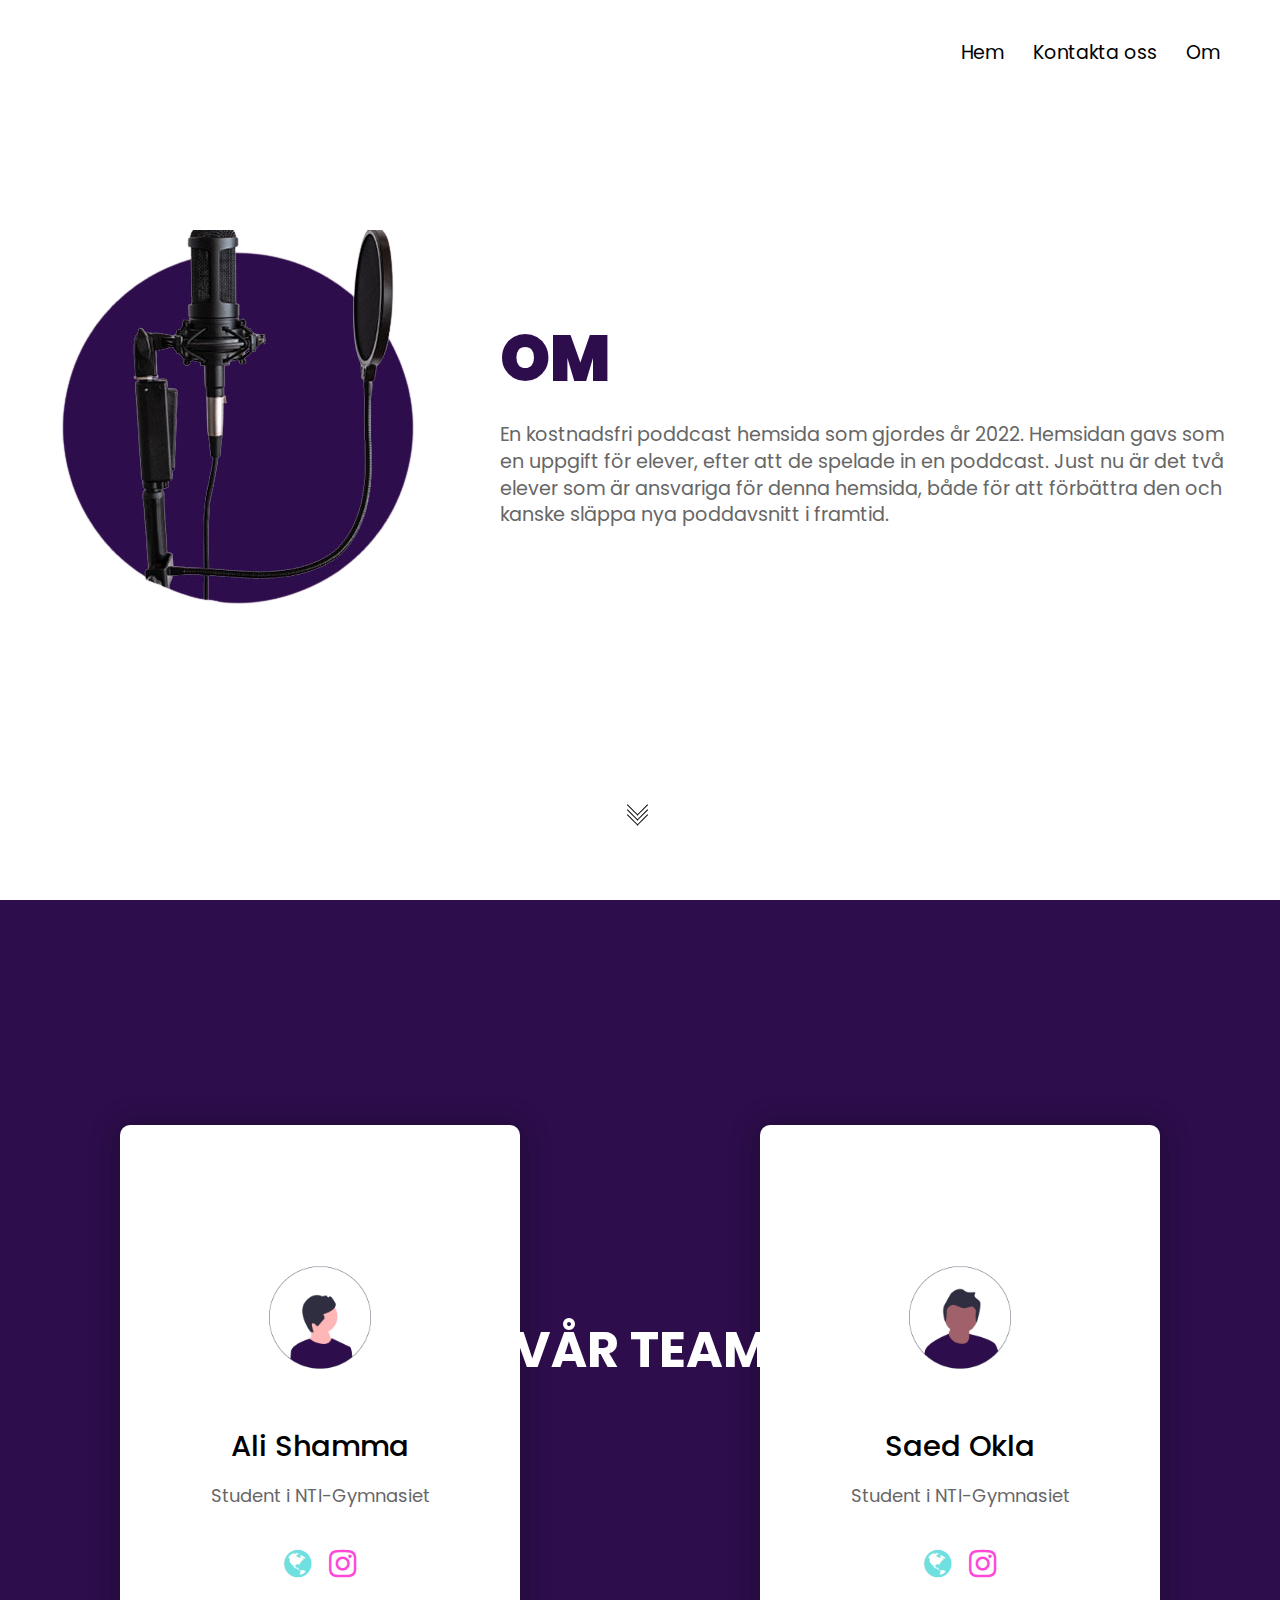
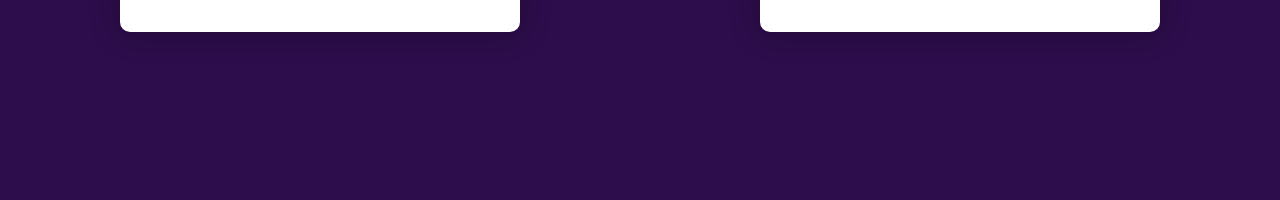
==== about.html @ 80baeacf "hEJ" ====
<!DOCTYPE html>
<html lang="en">
<head>

    <meta charset="UTF-8">
    <meta http-equiv="X-UA-Compatible" content="IE=edge">
    <meta name="viewport" content="width=device-width, initial-scale=1.0">
    <title>Listen</title>
    <link rel="shortcut icon" href="images/microphone2.png">
    <link rel="stylesheet" href="about-style.css">
    <link rel="stylesheet" href="https://cdnjs.cloudflare.com/ajax/libs/font-awesome/4.7.0/css/font-awesome.min.css">
    


   </head>

    
    <body>    
        

        <section id="section-1">

          <!--header/navbar-->  
          
            <div class="header">
                <a href="" class="logo"></a>
                <div class="header-right ">
                    <a href="index.html" class="home a">Hem</a>
                    <a href="contact.html" class="contact a">Kontakta oss</a>
                    <a href="" class="about a">Om</a>
                </div>
            </div>
            
            <!--div:en som innehåller bilden (tiktok), texten bredvid och audioplayer:en-->
            
            <div class="content">
                
                <img src="images/microphone2.png" alt="tiktok podcast logo" width="400" height="400">
                <div class="text-box">
                    <h1>OM</h1>
                    <p>En kostnadsfri poddcast hemsida som gjordes år 2022. Hemsidan gavs som en uppgift för elever, efter att de spelade in en poddcast.
                    Just nu är det två elever som är ansvariga för denna hemsida, både för att förbättra den och kanske släppa nya poddavsnitt i framtid. </p>
                </div>
            </div>
            

             <!--knappen som tar dig ner-->

            <a href="#section-2">
                <div class="scroll-down">
                    <span></span>
                    <span></span>
                    <span></span>
                </div>
            </a>
                        
        </section>

        <section id="section-2">



        <div class="box">
            <div id="container">
                <div id="hero-img"></div>
                <div id="profile-img">
                    <img class='img-2' src="images/art-profile.png" alt="" />
                </div>
                <div id="content">
                    <h1>Ali Shamma</h1>
                    <p>Student i NTI-Gymnasiet</p>
                    <a href="http://itgwebb.se/klass/te21h/ali/"><i class="fa fa-globe fa-fw fa-2x" style="color: rgb(111, 224, 224);" ></i></a>
                    <a href="https://www.instagram.com/ali.sshamma/"><i class="fa fa-instagram fa-fw fa-2x" style="color: rgb(255, 73, 216);" ></i></a>
                </div>
            </div>

            
            <div class="text">
                <h4 style="font-size:50px">VÅR TEAM</h4>
            </div>


            <div id="container">
                <div id="hero-img"></div>
                <div id="profile-img">
                    <img class='img-2' src="images/profile-pic.png" alt="" />
                </div>
                <div id="content">
                    <h1>Saed Okla</h1>
                    <p>Student i NTI-Gymnasiet</p>
                    <a href="http://itgwebb.se/klass/te21h/saed/"><i class="fa fa-globe fa-fw fa-2x" style="color: rgb(111, 224, 224);"></i></a>
                    <a href="https://www.instagram.com/saed_okla/"><i class="fa fa-instagram fa-fw fa-2x" style="color: rgb(255, 73, 216);"></i></a>
                </div>
            </div>
        
        </div>



        </section>



    
</body>
</html>
---- about-style.css ----
/*jag importerade fonten till css (inte html) för att om man gör det så får man alla versioner av textypen*/

@import url('https://fonts.googleapis.com/css?family=Poppins:200,300,400,500,600,700,800,900&display=swap');

*{
    padding: 0; 
    margin: 0; 
    box-sizing: border-box; /*så att inte allt går in i allt ( hjälper resposivitet)*/    
    scroll-behavior: smooth;
}
body{
    font-family: 'Poppins', sans-serif;
}

section{        
    min-height: 100vh;    
    width: 100%;
}

#ssection-1{
    background-color: white;
}

#section-2{
    background-color: rgb(45, 13, 75);
}

/*animationen på vissa texter*/

.a {
    color: #000000;
    position: relative;
    text-decoration: none;
  }
  .a::before {
    content: '';
    position: absolute;
    width: 100%;
    height: 2px;
    border-radius: 4px;
    background-color: #000000;
    bottom: 0;
    left: 0;
    transform-origin: right;
    transform: scaleX(0);
    transition: transform .2s ease-in-out;
  }  
  .a:hover::before {
    transform-origin: left;
    transform: scaleX(1);
  }

/*header/navbar*/

.header {
  padding: 30px 30px; 
  background-color: transparent;
  position: absolute;
  top: 0;
  left: 0;
  width: 100%;
  justify-content: space-between;
  display: flex;
  align-items: center;
}
.header a {
  color: rgb(0, 0, 0);
  padding: 10px;
  text-decoration: none;
  font-size: 19px; 
  line-height: 25px;
  border-radius: 4px;  
  padding-left: 15px;
  font-weight: 400;
  display: inline-block;
  justify-content: space;
}
.header-right {
  float: right;
  position: relative;
  left: -20px;
  cursor: pointer;
}

/*div:en som innehåller texten, bilden (tiktok)
 och audioplayer:en. note: Bilden har ingen klass*/

.content{
  width: 100%;
  display: flex;
  justify-content: center;
  align-items: center;
  padding-top: 230px;
}
.content .text-box{
  position: relative;
  max-width: 800px;
  color: rgb(0, 0, 0);
  padding-left: 60px;
}
.content .text-box h1{
  font-size: 4em;
  line-height: 1.5em;
  font-weight: 900;
  color: rgb(45, 13, 75);
}
.content .text-box p{
  font-size: 1.2em;
}



/*knappen som tar dig ner*/

.scroll-down
{
    position: absolute;
    top: 90%;
    left: 50%;
    transform: translate(-50%,-50%);
}
.scroll-down span:nth-child(2)
{
    animation-delay: -0.2s;
}
.scroll-down span:nth-child(3)
{
    animation-delay: -0.4s;
}
.scroll-down span
{
    display: block;
    width: 15px;
    height: 15px;
    border-bottom: 1px solid rgb(0, 0, 0);
    border-right: 1px solid rgb(0, 0, 0);
    transform: rotate(45deg);
    margin: -10px;
    animation: animate 2s infinite;
}

@keyframes animate
{
    0%
  {
        opacity: 0;
        transform: rotate(45deg) translate(-20px,-20px);
    }
    50%
  {
        opacity: 1;
    }
    100%
  {
        opacity: 0;
        transform: rotate(45deg) translate(20px,20px);
    }
}

/*s*/


  #container {
	width: 400px;
	margin: 30px auto 0 auto;
	background: #FFF;
	border-radius: 10px;
	box-shadow: 0 0 30px rgba(0,0,0,.3);
	-webkit-box-shadow: 0 0 30px rgba(0,0,0,.3);
	overflow: hidden;
  margin-top: 225px;

}

	
	#hero-img {
		width: 100%;
		height: 200px;
		background: url('https://images.unsplash.com/photo-1436891620584-47fd0e565afb?ixlib=rb-4.0.3&ixid=MnwxMjA3fDB8MHxwaG90by1wYWdlfHx8fGVufDB8fHx8&auto=format&fit=crop&w=687&q=80') no-repeat center center;
		background-size: cover;
	}
	
	#profile-img {
		width: 160px;
		height: 160px;
		margin: -80px auto 0 auto;
		border: 6px solid #FFF;
		border-radius: 50%;
		box-shadow: 5px rgba(90,90,90,.3);}
		
	.img-2 {
		width: 100%;
		background: #FFF;
		border-radius: 50%;
	}
	
	#content {
		text-align: center;
		width: 320px;
		margin: 0 auto;
		padding: 0 0 50px 0;}
		
		h1 {
			font-size: 29px;
			font-weight: 500;
			margin: 20px 0 0 0;
		}
		
		p {
			font-size: 18px;
			font-weight: 400;
			line-height: 1.4;
			color: #666;
			margin: 15px 0 40px 0;
		}
		
		.content a {
			color: #CCC;
			font-size: 14px;
			margin: 0 10px;
			transition: color .3s ease-in-out;
			-webkit-transition: color .3s ease-in-out;}


      .text {
        color: white;
        font-weight: bold;
        position: absolute;
        top: 150%;
        left: 50.1%;
        transform: translate(-50%, -50%);
        width: 80%;
        padding: 20px;
        text-align: center;
        font-family: 'Poppins', sans-serif;
       }

       .box{
        width: 100%;
        display: flex;
        justify-content: center;
        align-items: center;
       }
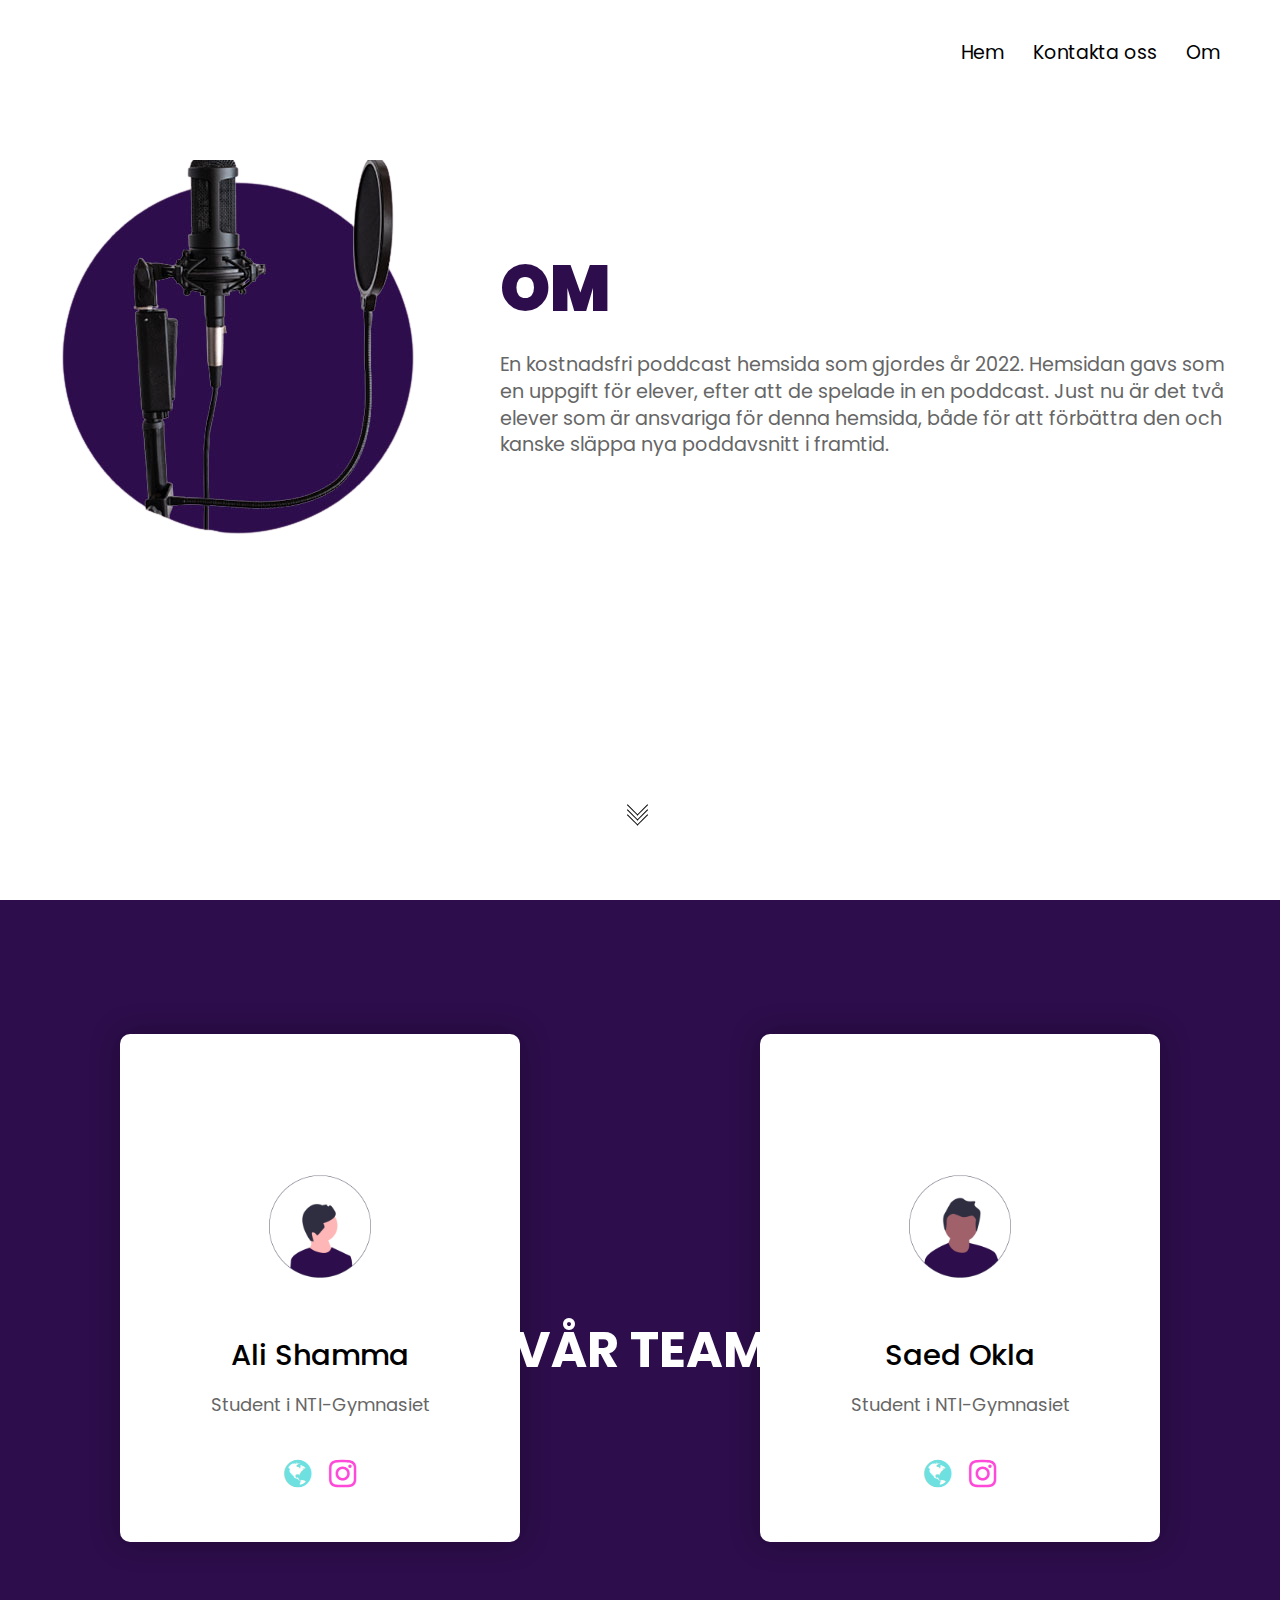
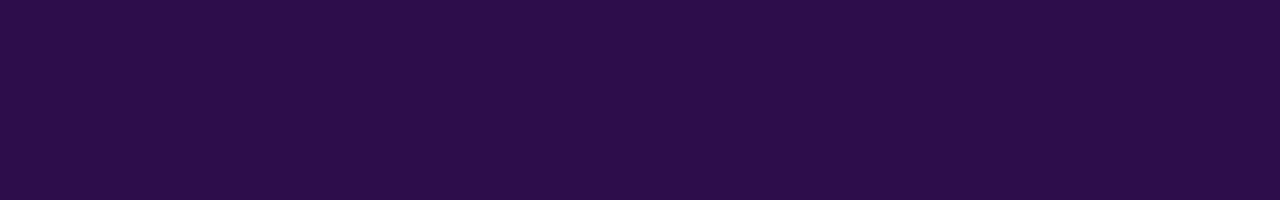
==== commit a2b96a9e: "script update" ====
--- a/about.html
+++ b/about.html
@@ -1,63 +1,69 @@
 <!DOCTYPE html>
 <html lang="en">
+
 <head>
 
     <meta charset="UTF-8">
     <meta http-equiv="X-UA-Compatible" content="IE=edge">
     <meta name="viewport" content="width=device-width, initial-scale=1.0">
-    <title>Listen</title>
-    <link rel="shortcut icon" href="images/microphone2.png">
+    <title>Om</title>
+    <link rel="shortcut icon" href="images/microphone-2.png">
     <link rel="stylesheet" href="about-style.css">
     <link rel="stylesheet" href="https://cdnjs.cloudflare.com/ajax/libs/font-awesome/4.7.0/css/font-awesome.min.css">
-    
 
 
-   </head>
 
-    
-    <body>    
-        
+</head>
 
-        <section id="section-1">
 
-          <!--header/navbar-->  
-          
-            <div class="header">
-                <a href="" class="logo"></a>
-                <div class="header-right ">
-                    <a href="index.html" class="home a">Hem</a>
-                    <a href="contact.html" class="contact a">Kontakta oss</a>
-                    <a href="" class="about a">Om</a>
-                </div>
+<body>
+
+
+    <section id="section-1">
+
+        <!--header/navbar-->
+
+        <div class="header">
+            <a href="" class="logo"></a>
+            <div class="header-right ">
+                <a href="index.html" class="home a">Hem</a>
+                <a href="contact.html" class="contact a">Kontakta oss</a>
+                <a href="" class="about a">Om</a>
             </div>
-            
-            <!--div:en som innehåller bilden (tiktok), texten bredvid och audioplayer:en-->
-            
-            <div class="content">
-                
-                <img src="images/microphone2.png" alt="tiktok podcast logo" width="400" height="400">
-                <div class="text-box">
-                    <h1>OM</h1>
-                    <p>En kostnadsfri poddcast hemsida som gjordes år 2022. Hemsidan gavs som en uppgift för elever, efter att de spelade in en poddcast.
-                    Just nu är det två elever som är ansvariga för denna hemsida, både för att förbättra den och kanske släppa nya poddavsnitt i framtid. </p>
-                </div>
+        </div>
+
+        <!--div:en som innehåller bilden (tiktok), texten bredvid och audioplayer:en-->
+
+        <div class="content">
+
+            <img src="images/microphone-2.png" alt="tiktok podcast logo" width="400" height="400">
+            <div class="text-box">
+                <h1>OM</h1>
+                <p>En kostnadsfri poddcast hemsida som gjordes år 2022. Hemsidan gavs som en uppgift för elever, efter
+                    att de spelade in en poddcast.
+                    Just nu är det två elever som är ansvariga för denna hemsida, både för att förbättra den och kanske
+                    släppa nya poddavsnitt i framtid. </p>
             </div>
-            
+        </div>
 
-             <!--knappen som tar dig ner-->
 
-            <a href="#section-2">
-                <div class="scroll-down">
-                    <span></span>
-                    <span></span>
-                    <span></span>
-                </div>
-            </a>
-                        
-        </section>
+        <!--knappen som tar dig ner-->
 
-        <section id="section-2">
+        <a href="#section-2">
+            <div class="scroll-down">
+                <span></span>
+                <span></span>
+                <span></span>
+            </div>
+        </a>
 
+    </section>
+
+    <!--section 2 som innehåller korten och texten i mitten-->
+
+    <section id="section-2">
+
+        <!--korten-->
 
 
         <div class="box">
@@ -69,12 +75,14 @@
                 <div id="content">
                     <h1>Ali Shamma</h1>
                     <p>Student i NTI-Gymnasiet</p>
-                    <a href="http://itgwebb.se/klass/te21h/ali/"><i class="fa fa-globe fa-fw fa-2x" style="color: rgb(111, 224, 224);" ></i></a>
-                    <a href="https://www.instagram.com/ali.sshamma/"><i class="fa fa-instagram fa-fw fa-2x" style="color: rgb(255, 73, 216);" ></i></a>
+                    <a href="http://itgwebb.se/klass/te21h/ali/"><i class="fa fa-globe fa-fw fa-2x"
+                            style="color: rgb(111, 224, 224);"></i></a>
+                    <a href="https://www.instagram.com/ali.sshamma/"><i class="fa fa-instagram fa-fw fa-2x"
+                            style="color: rgb(255, 73, 216);"></i></a>
                 </div>
             </div>
 
-            
+
             <div class="text">
                 <h4 style="font-size:50px">VÅR TEAM</h4>
             </div>
@@ -88,19 +96,22 @@
                 <div id="content">
                     <h1>Saed Okla</h1>
                     <p>Student i NTI-Gymnasiet</p>
-                    <a href="http://itgwebb.se/klass/te21h/saed/"><i class="fa fa-globe fa-fw fa-2x" style="color: rgb(111, 224, 224);"></i></a>
-                    <a href="https://www.instagram.com/saed_okla/"><i class="fa fa-instagram fa-fw fa-2x" style="color: rgb(255, 73, 216);"></i></a>
+                    <a href="http://itgwebb.se/klass/te21h/saed/"><i class="fa fa-globe fa-fw fa-2x"
+                            style="color: rgb(111, 224, 224);"></i></a>
+                    <a href="https://www.instagram.com/saed_okla/"><i class="fa fa-instagram fa-fw fa-2x"
+                            style="color: rgb(255, 73, 216);"></i></a>
                 </div>
             </div>
-        
+
         </div>
 
 
 
-        </section>
+    </section>
 
 
 
-    
+
 </body>
+
 </html>--- a/about-style.css
+++ b/about-style.css
@@ -17,7 +17,7 @@
     width: 100%;
 }
 
-#ssection-1{
+#section-1{
     background-color: white;
 }
 
@@ -82,15 +82,17 @@
   cursor: pointer;
 }
 
-/*div:en som innehåller texten, bilden (tiktok)
- och audioplayer:en. note: Bilden har ingen klass*/
+
+
+
+/*div:en som innehåller texten, bilden (microphone-2)*/
 
 .content{
   width: 100%;
   display: flex;
   justify-content: center;
   align-items: center;
-  padding-top: 230px;
+  padding-top: 12.5%;
 }
 .content .text-box{
   position: relative;
@@ -157,7 +159,7 @@
     }
 }
 
-/*s*/
+/* innehåll för section 2, en container som innehåller kort och text*/
 
 
   #container {
@@ -168,7 +170,7 @@
 	box-shadow: 0 0 30px rgba(0,0,0,.3);
 	-webkit-box-shadow: 0 0 30px rgba(0,0,0,.3);
 	overflow: hidden;
-  margin-top: 225px;
+  margin-top: 10.5%;
 
 }
 
